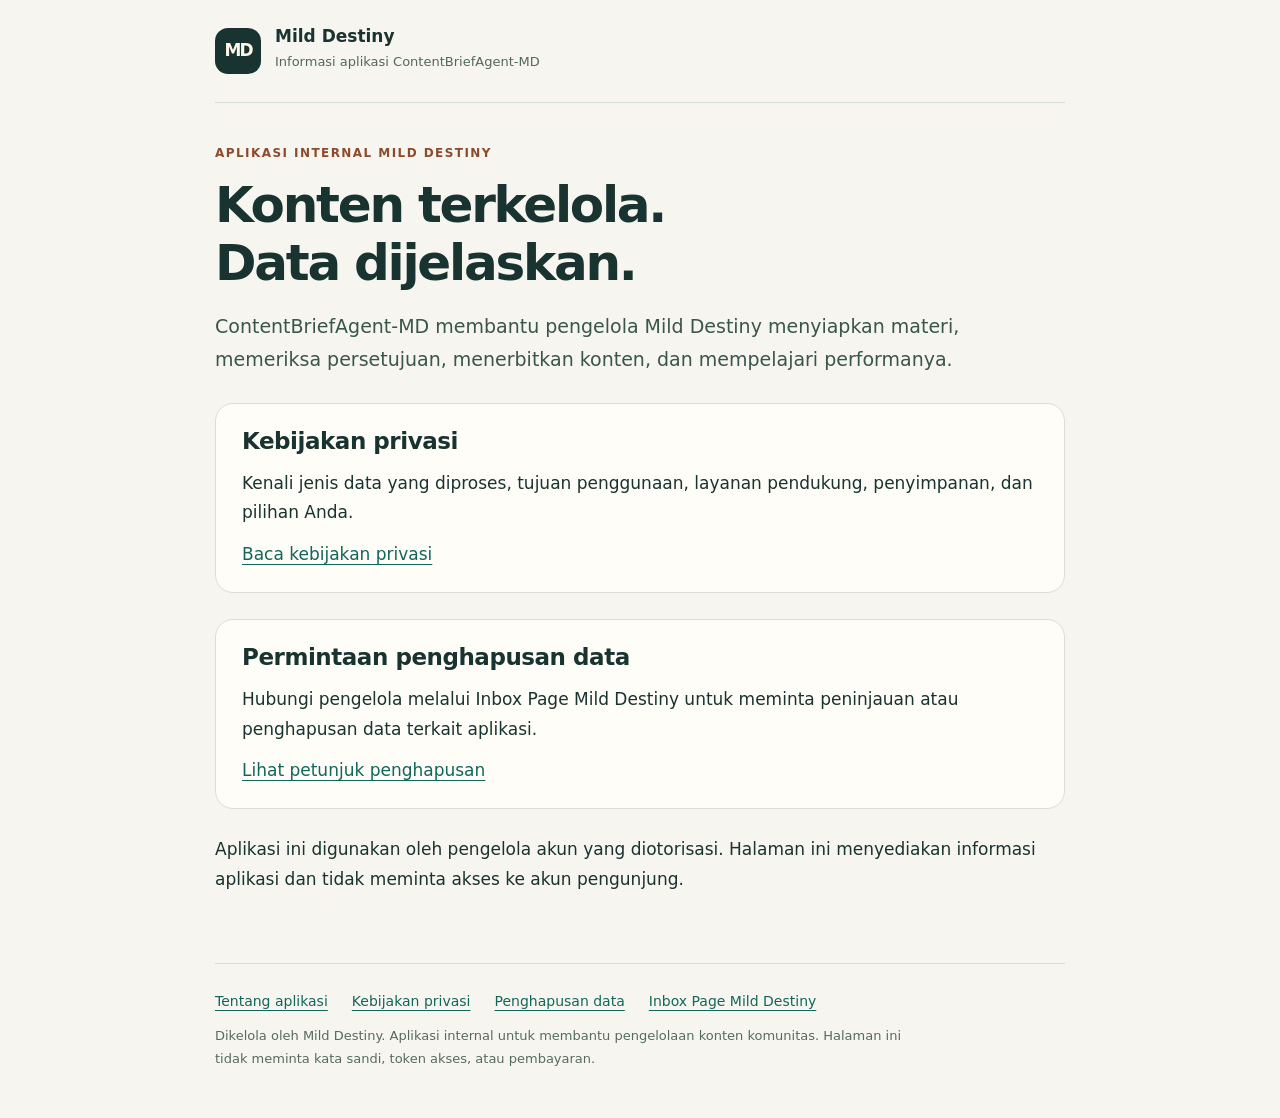
==== index.html @ ac189557 "Publish MD app privacy and deletion instructions" ====
<!doctype html>
<html lang="id"><head><meta charset="utf-8"><meta name="viewport" content="width=device-width,initial-scale=1"><meta name="theme-color" content="#193330"><title>Informasi aplikasi | Mild Destiny</title><link rel="stylesheet" href="style.css"></head><body><header><a class="mark" href="index.html" aria-label="Beranda kebijakan Mild Destiny">MD</a><div><strong>Mild Destiny</strong><span>Informasi aplikasi ContentBriefAgent-MD</span></div></header><main><p class="eyebrow">Aplikasi internal Mild Destiny</p><h1>Konten terkelola.<br>Data dijelaskan.</h1><p class="lead">ContentBriefAgent-MD membantu pengelola Mild Destiny menyiapkan materi, memeriksa persetujuan, menerbitkan konten, dan mempelajari performanya.</p><div class="card"><h2>Kebijakan privasi</h2><p>Kenali jenis data yang diproses, tujuan penggunaan, layanan pendukung, penyimpanan, dan pilihan Anda.</p><a href="privacy.html">Baca kebijakan privasi</a></div><div class="card"><h2>Permintaan penghapusan data</h2><p>Hubungi pengelola melalui Inbox Page Mild Destiny untuk meminta peninjauan atau penghapusan data terkait aplikasi.</p><a href="data-deletion.html">Lihat petunjuk penghapusan</a></div><p>Aplikasi ini digunakan oleh pengelola akun yang diotorisasi. Halaman ini menyediakan informasi aplikasi dan tidak meminta akses ke akun pengunjung.</p></main><footer><nav aria-label="Kebijakan aplikasi"><a href="index.html">Tentang aplikasi</a><a href="privacy.html">Kebijakan privasi</a><a href="data-deletion.html">Penghapusan data</a><a href="https://www.facebook.com/milddestinychannel" rel="noopener noreferrer">Inbox Page Mild Destiny</a></nav><p>Dikelola oleh Mild Destiny. Aplikasi internal untuk membantu pengelolaan konten komunitas. Halaman ini tidak meminta kata sandi, token akses, atau pembayaran.</p></footer></body></html>
---- style.css ----
*{box-sizing:border-box}html{scroll-behavior:smooth}body{margin:0;background:#f7f5ef;color:#193330;font:17px/1.75 system-ui,-apple-system,Segoe UI,sans-serif}a{color:#12665a;text-underline-offset:4px}a:focus-visible{outline:3px solid #bc622e;outline-offset:4px}header,main,footer{width:min(850px,calc(100% - 40px));margin:auto}header{display:flex;align-items:center;gap:14px;padding:26px 0;border-bottom:1px solid #d8ded4}.mark{display:grid;place-items:center;width:46px;height:46px;background:#193330;color:#fff7e8;border-radius:13px;font-weight:800;letter-spacing:-2px;text-decoration:none}header strong{display:block;line-height:1.2}header span{font-size:13px;color:#52675f}.eyebrow{font-size:12px;font-weight:750;letter-spacing:.12em;text-transform:uppercase;color:#8d4b2d;margin-top:40px}h1{font-size:clamp(32px,6vw,50px);line-height:1.16;letter-spacing:-.045em;margin:12px 0 18px;max-width:760px}h2{font-size:23px;line-height:1.35;letter-spacing:-.02em;margin:35px 0 12px}p{margin:12px 0}li{padding-left:5px;margin:9px 0}ul,ol{padding-left:24px}.lead{font-size:19px;color:#39564d}.date{font-size:13px;color:#617067}.card{background:#fffdf7;border:1px solid #d9dfd5;border-radius:18px;padding:22px 26px;margin:26px 0}.card h2{margin-top:0}nav{display:flex;gap:14px 24px;flex-wrap:wrap;font-size:14px}.contact{display:inline-block;background:#193330;color:white;padding:11px 20px;border-radius:10px;text-decoration:none;font-weight:650}footer{border-top:1px solid #d8ded4;margin-top:52px;padding:25px 0 35px;font-size:13px;color:#566b60}footer p{max-width:700px}main{padding-bottom:4px}@media(max-width:520px){header,main,footer{width:calc(100% - 32px)}body{font-size:16px}.card{padding:19px}.eyebrow{margin-top:28px}h2{font-size:21px}.lead{font-size:18px}}
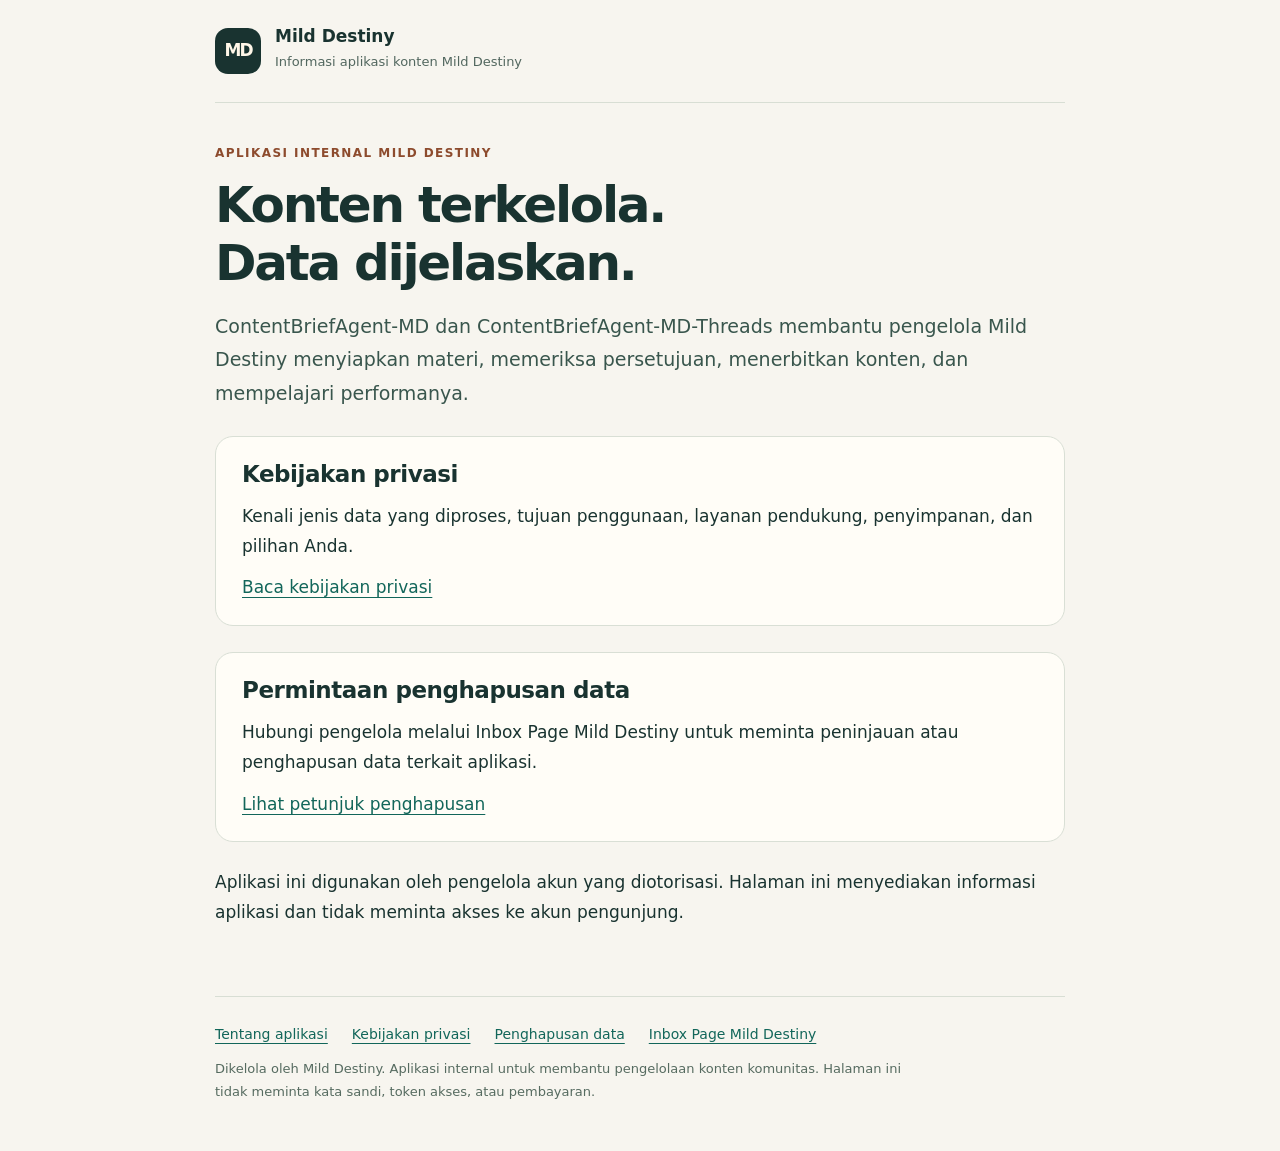
==== commit ca30e835: "Explain MD Threads publishing, insights and token maintenance" ====
--- a/index.html
+++ b/index.html
@@ -1,2 +1,2 @@
 <!doctype html>
-<html lang="id"><head><meta charset="utf-8"><meta name="viewport" content="width=device-width,initial-scale=1"><meta name="theme-color" content="#193330"><title>Informasi aplikasi | Mild Destiny</title><link rel="stylesheet" href="style.css"></head><body><header><a class="mark" href="index.html" aria-label="Beranda kebijakan Mild Destiny">MD</a><div><strong>Mild Destiny</strong><span>Informasi aplikasi ContentBriefAgent-MD</span></div></header><main><p class="eyebrow">Aplikasi internal Mild Destiny</p><h1>Konten terkelola.<br>Data dijelaskan.</h1><p class="lead">ContentBriefAgent-MD membantu pengelola Mild Destiny menyiapkan materi, memeriksa persetujuan, menerbitkan konten, dan mempelajari performanya.</p><div class="card"><h2>Kebijakan privasi</h2><p>Kenali jenis data yang diproses, tujuan penggunaan, layanan pendukung, penyimpanan, dan pilihan Anda.</p><a href="privacy.html">Baca kebijakan privasi</a></div><div class="card"><h2>Permintaan penghapusan data</h2><p>Hubungi pengelola melalui Inbox Page Mild Destiny untuk meminta peninjauan atau penghapusan data terkait aplikasi.</p><a href="data-deletion.html">Lihat petunjuk penghapusan</a></div><p>Aplikasi ini digunakan oleh pengelola akun yang diotorisasi. Halaman ini menyediakan informasi aplikasi dan tidak meminta akses ke akun pengunjung.</p></main><footer><nav aria-label="Kebijakan aplikasi"><a href="index.html">Tentang aplikasi</a><a href="privacy.html">Kebijakan privasi</a><a href="data-deletion.html">Penghapusan data</a><a href="https://www.facebook.com/milddestinychannel" rel="noopener noreferrer">Inbox Page Mild Destiny</a></nav><p>Dikelola oleh Mild Destiny. Aplikasi internal untuk membantu pengelolaan konten komunitas. Halaman ini tidak meminta kata sandi, token akses, atau pembayaran.</p></footer></body></html>
+<html lang="id"><head><meta charset="utf-8"><meta name="viewport" content="width=device-width,initial-scale=1"><meta name="theme-color" content="#193330"><title>Informasi aplikasi | Mild Destiny</title><link rel="stylesheet" href="style.css"></head><body><header><a class="mark" href="index.html" aria-label="Beranda kebijakan Mild Destiny">MD</a><div><strong>Mild Destiny</strong><span>Informasi aplikasi konten Mild Destiny</span></div></header><main><p class="eyebrow">Aplikasi internal Mild Destiny</p><h1>Konten terkelola.<br>Data dijelaskan.</h1><p class="lead">ContentBriefAgent-MD dan ContentBriefAgent-MD-Threads membantu pengelola Mild Destiny menyiapkan materi, memeriksa persetujuan, menerbitkan konten, dan mempelajari performanya.</p><div class="card"><h2>Kebijakan privasi</h2><p>Kenali jenis data yang diproses, tujuan penggunaan, layanan pendukung, penyimpanan, dan pilihan Anda.</p><a href="privacy.html">Baca kebijakan privasi</a></div><div class="card"><h2>Permintaan penghapusan data</h2><p>Hubungi pengelola melalui Inbox Page Mild Destiny untuk meminta peninjauan atau penghapusan data terkait aplikasi.</p><a href="data-deletion.html">Lihat petunjuk penghapusan</a></div><p>Aplikasi ini digunakan oleh pengelola akun yang diotorisasi. Halaman ini menyediakan informasi aplikasi dan tidak meminta akses ke akun pengunjung.</p></main><footer><nav aria-label="Kebijakan aplikasi"><a href="index.html">Tentang aplikasi</a><a href="privacy.html">Kebijakan privasi</a><a href="data-deletion.html">Penghapusan data</a><a href="https://www.facebook.com/milddestinychannel" rel="noopener noreferrer">Inbox Page Mild Destiny</a></nav><p>Dikelola oleh Mild Destiny. Aplikasi internal untuk membantu pengelolaan konten komunitas. Halaman ini tidak meminta kata sandi, token akses, atau pembayaran.</p></footer></body></html>
